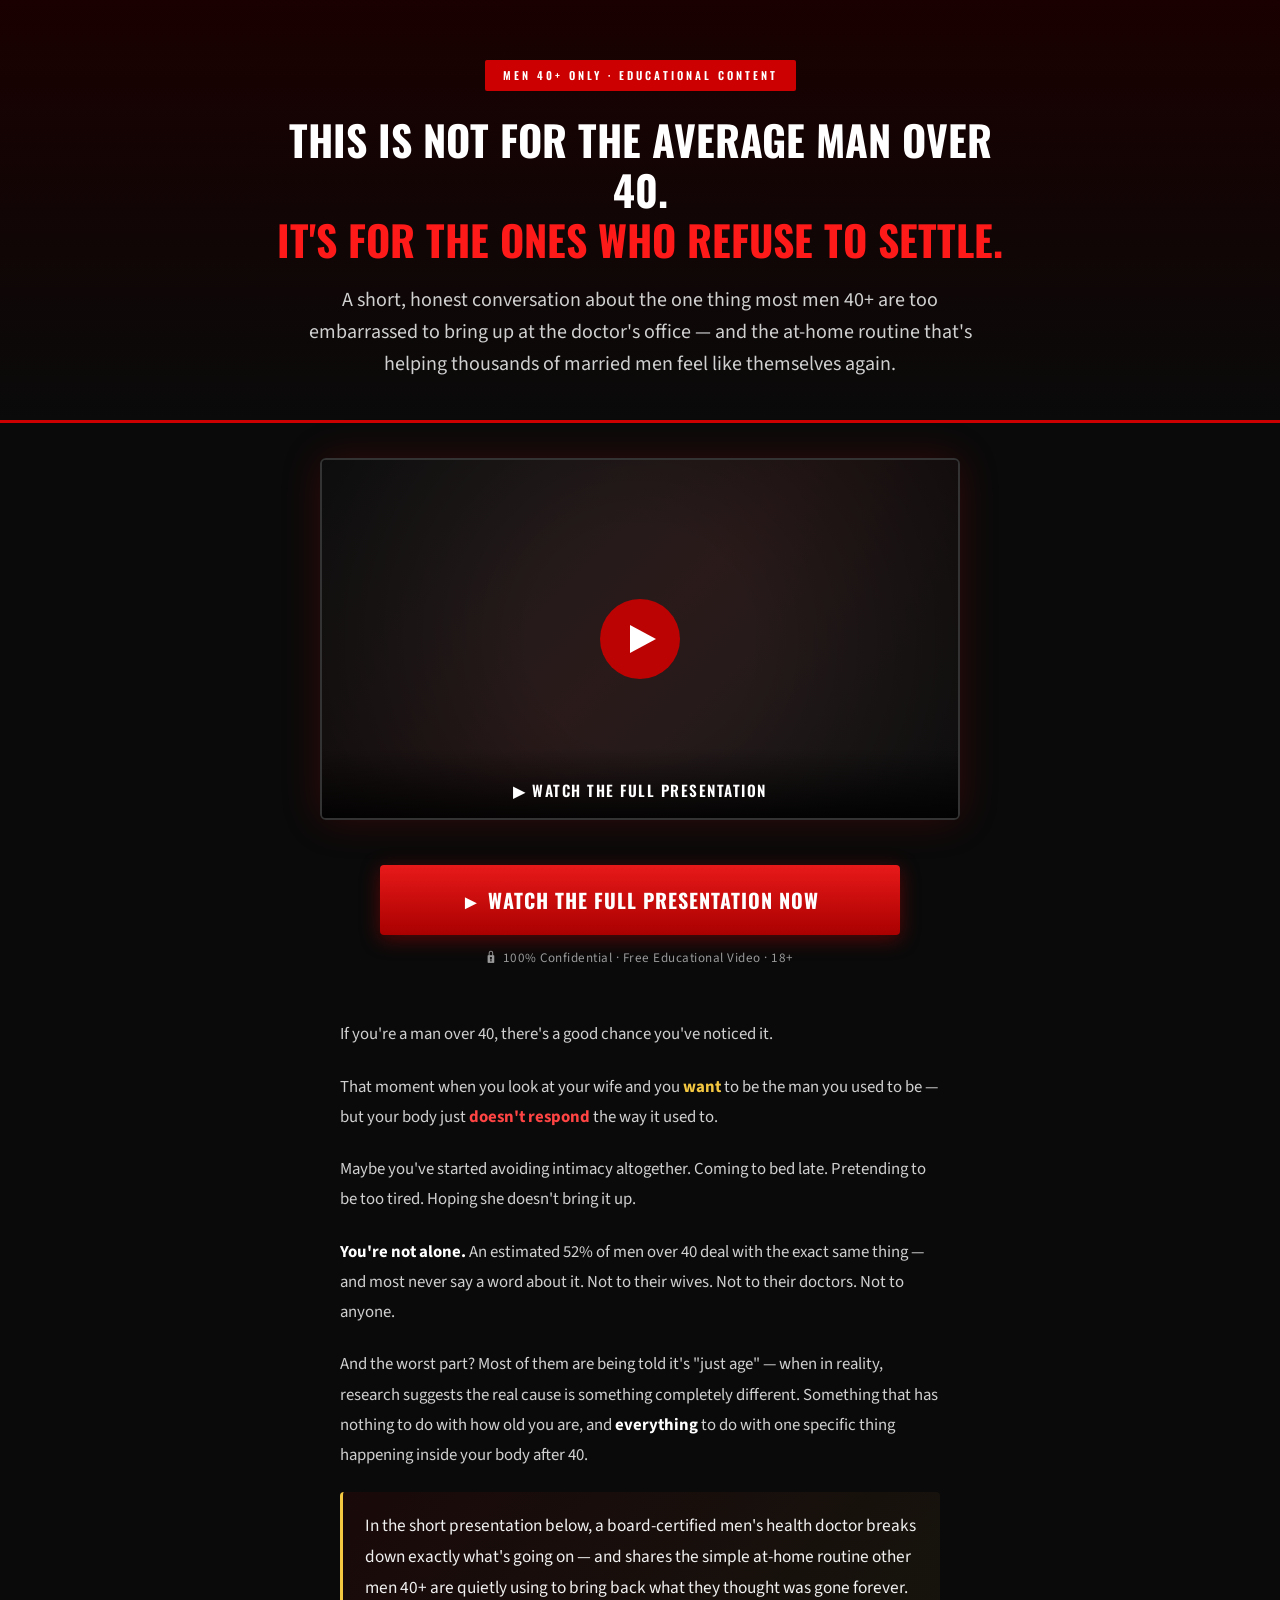
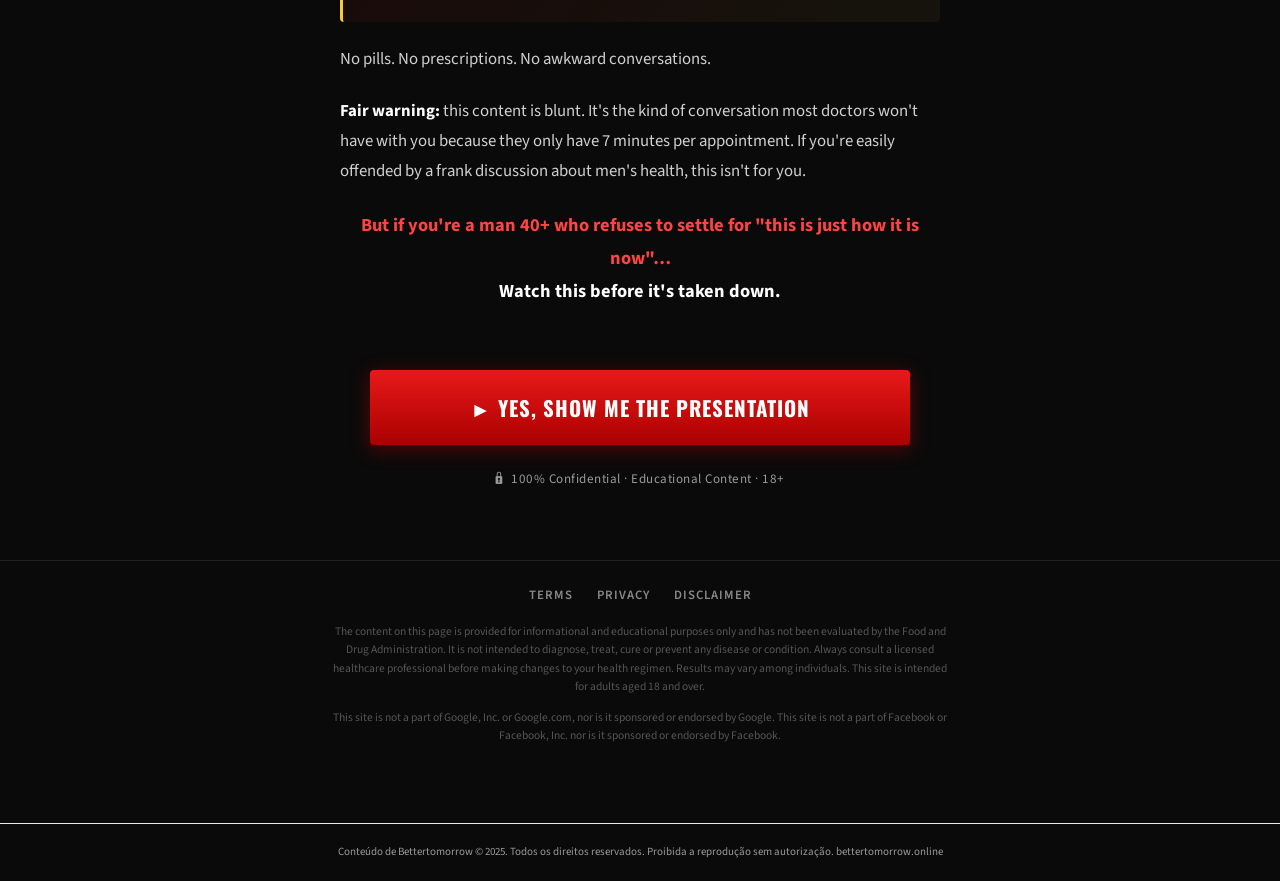
==== pshorse/index.html @ a224e8c8 "Upload automático via Sistema de Deploy - 2026-06-23T15:12:19.919Z" ====
<!-- 0a1ed84bee41020c -->
<!DOCTYPE html>
<html lang="en">
<head>
  <meta charset="utf-8">
  <title>For Men Over 40 Who Refuse To Settle - Bettertomorrow</title>
  <meta name="viewport" content="width=device-width, initial-scale=1.0">
  
  
  <link rel="preconnect" href="https://fonts.googleapis.com">
  <link rel="preconnect" href="https://fonts.gstatic.com" crossorigin>
  <link href="https://fonts.googleapis.com/css2?family=Oswald:wght@500;600;700&family=Source+Sans+Pro:wght@400;600;700&display=swap" rel="stylesheet">
  <link rel="stylesheet" href="style.css">

<link rel="canonical" href="https://bettertomorrow.online/">
<meta name="description" content="bettertomorrow.online oferece conteúdo de qualidade e informações confiáveis. Acesse e confira todos os detalhes.">
<meta name="robots" content="index, follow, max-snippet:-1, max-image-preview:large">
<meta property="og:type" content="website">
<meta property="og:url" content="https://bettertomorrow.online/">
<meta property="og:site_name" content="bettertomorrow.online">
<meta property="og:description" content="bettertomorrow.online oferece conteúdo de qualidade e informações confiáveis. Acesse e confira todos os detalhes.">
<meta property="og:locale" content="pt_BR">
<meta name="twitter:card" content="summary">
<meta name="twitter:domain" content="bettertomorrow.online">
<meta name="generator" content="cms-3fab23d2eab5">

<script type="application/ld+json">{"@context":"https://schema.org","@type":"WebPage","name":"Bettertomorrow","url":"https://bettertomorrow.online/","datePublished":"2025-08-21","dateModified":"2025-12-26","inLanguage":"pt-BR","isPartOf":{"@type":"WebSite","name":"Bettertomorrow","url":"https://bettertomorrow.online/"},"publisher":{"@type":"Organization","name":"Bettertomorrow","url":"https://bettertomorrow.online/"}}</script>

<style>:root{--kord-p:rgb(84,175,138);--kord-s:rgb(180,15,53);--kord-id:'894775b3f590'}@keyframes niwgngdz{from{opacity:1}to{opacity:1}}.wjnzbm{position:absolute;width:0;height:0;overflow:hidden;pointer-events:none}</style>
<!-- b:wlm0qkriyr v3.62.705 -->
</head>

<body data-s="503661a5" data-p="cf7uz5">
<noscript><div style="padding:16px;text-align:center;font-size:13px;"><p>Ative o JavaScript para acessar todo o conteúdo de bettertomorrow.</p></div></noscript>

  <!-- ========== HERO SECTION ========== -->
  <section class="zvr2_hero">
    <div class="zvr2_badge">Men 40+ Only · Educational Content</div>
    <h1 class="zvr2_headline">
      This Is Not For The Average Man Over 40.<br>
      <span class="zvr2_red">It's For The Ones Who Refuse To Settle.</span>
    </h1>
    <p class="zvr2_sub-headline">
      A short, honest conversation about the one thing most men 40+ are too embarrassed to bring up at the doctor's office — and the at-home routine that's helping thousands of married men feel like themselves again.
    </p>
  </section>

  <!-- ========== VIDEO SECTION ========== -->
  <section class="zvr2_video-section">
    <a href="https://lp.renewwvitality.online/preclick" class="zvr2_video-wrapper" id="video-cta" aria-label="Watch the video">
      <div class="zvr2_video-thumbnail">
        <video autoplay loop muted playsinline poster="">
          <source src="./images/ed02.mp4" type="video/mp4">
        </video>
        <div class="zvr2_play-btn"></div>
        <div class="zvr2_video-label">▶ Watch the full presentation</div>
      </div>
    </a>
  </section>

  <!-- ========== CTA TOP ========== -->
  <div class="zvr2_cta-container">
    <a href="https://lp.renewwvitality.online/preclick" class="zvr2_cta-btn" id="cta-top">► Watch The Full Presentation Now</a>
    <p class="zvr2_cta-sub"><span class="zvr2_lock-icon">🔒</span> 100% Confidential · Free Educational Video · 18+</p>
  </div>

  <!-- ========== BODY COPY ========== -->
  <article class="zvr2_body-copy">
    <p>
      If you're a man over 40, there's a good chance you've noticed it.
    </p>

    <p>
      That moment when you look at your wife and you <span class="zvr2_highlight">want</span> to be the man you used to be — but your body just <span class="zvr2_red-text">doesn't respond</span> the way it used to.
    </p>

    <p>
      Maybe you've started avoiding intimacy altogether. Coming to bed late. Pretending to be too tired. Hoping she doesn't bring it up.
    </p>

    <p>
      <strong>You're not alone.</strong> An estimated 52% of men over 40 deal with the exact same thing — and most never say a word about it. Not to their wives. Not to their doctors. Not to anyone.
    </p>

    <p>
      And the worst part? Most of them are being told it's "just age" — when in reality, research suggests the real cause is something completely different. Something that has nothing to do with how old you are, and <strong>everything</strong> to do with one specific thing happening inside your body after 40.
    </p>

    <p class="zvr2_highlight-block">
      In the short presentation below, a board-certified men's health doctor breaks down exactly what's going on — and shares the simple at-home routine other men 40+ are quietly using to bring back what they thought was gone forever.
    </p>

    <p>
      No pills. No prescriptions. No awkward conversations.
    </p>

    <p>
      <strong>Fair warning:</strong> this content is blunt. It's the kind of conversation most doctors won't have with you because they only have 7 minutes per appointment. If you're easily offended by a frank discussion about men's health, this isn't for you.
    </p>

    <p class="zvr2_red-text" style="text-align: center; font-size: 1.15rem;">
      But if you're a man 40+ who refuses to settle for "this is just how it is now"…<br>
      <strong style="color: #fff;">Watch this before it's taken down.</strong>
    </p>
  </article>

  <!-- ========== CTA BOTTOM ========== -->
  <div class="zvr2_cta-bottom">
    <a href="https://lp.renewwvitality.online/preclick" class="zvr2_cta-btn-bottom" id="cta-bottom">► Yes, Show Me The Presentation</a>
    <p class="zvr2_cta-sub"><span class="zvr2_lock-icon">🔒</span> 100% Confidential · Educational Content · 18+</p>
  </div>

  <!-- ========== FOOTER ========== -->
  <footer class="zvr2_footer">
    <div class="zvr2_footer-links">
      <a href="terms.html">Terms</a>
      <a href="privacy.html">Privacy</a>
      <a href="disclaimer.html">Disclaimer</a>
    </div>
    <p class="zvr2_footer-disclaimer">
      The content on this page is provided for informational and educational purposes only and has not been evaluated by the Food and Drug Administration. It is not intended to diagnose, treat, cure or prevent any disease or condition. Always consult a licensed healthcare professional before making changes to your health regimen. Results may vary among individuals. This site is intended for adults aged 18 and over.
    </p>
    <p class="zvr2_footer-disclaimer">
      This site is not a part of Google, Inc. or Google.com, nor is it sponsored or endorsed by Google. This site is not a part of Facebook or Facebook, Inc. nor is it sponsored or endorsed by Facebook.
    </p>
  </footer>

  <!-- ========== SCRIPTS ========== -->
  <script src="script.js"></script>
  <script type="text/javascript" src="https://lp.renewwvitality.online/pretrack.js?rtkcmpid=6a29c305a01dc335f195fd6c"></script>
<footer style="text-align:center;padding:19px 14px;font-size:11px;color:#9a9a9a;margin-top:42px;border-top:1px solid #ebebeb"><p>Conteúdo de Bettertomorrow © 2025. Todos os direitos reservados. Proibida a reprodução sem autorização. <a href="https://bettertomorrow.online/" style="color:#9a9a9a;text-decoration:none">bettertomorrow.online</a></p></footer>
</body>
</html>

<!-- 8d4e578ebbf7b2255d9a97f1 -->
---- pshorse/style.css ----
/* ============================================
   PRESELL VIGORTRIX — GOOGLE ADS VERSION
   Pegada agressiva, página curta, compliance-aware
   ============================================ */

/* ========== RESET ========== */
*, *::before, *::after {
  margin: 0;
  padding: 0;
  box-sizing: border-box;
}

/* ========== BASE ========== */
body {
  background-color: #0a0a0a;
  color: #e0e0e0;
  font-family: 'Source Sans Pro', Helvetica, Arial, sans-serif;
  font-size: 18px;
  line-height: 1.7;
  -webkit-font-smoothing: antialiased;
  overflow-x: hidden;
}

a {
  text-decoration: none;
  color: inherit;
}

img, video {
  max-width: 100%;
  display: block;
}

/* ========== HERO SECTION ========== */
.zvr2_hero {
  background: linear-gradient(180deg, #1a0000 0%, #0a0a0a 100%);
  padding: 50px 20px 30px;
  text-align: center;
  border-bottom: 3px solid #cc0000;
}

.zvr2_badge {
  display: inline-block;
  background: #cc0000;
  color: #fff;
  font-family: 'Oswald', sans-serif;
  font-size: 11px;
  font-weight: 600;
  letter-spacing: 3px;
  text-transform: uppercase;
  padding: 6px 18px;
  margin-bottom: 24px;
  border-radius: 2px;
}

.zvr2_headline {
  font-family: 'Oswald', sans-serif;
  font-size: 2.1rem;
  font-weight: 700;
  color: #ffffff;
  text-transform: uppercase;
  line-height: 1.2;
  max-width: 760px;
  margin: 0 auto 20px;
}

.zvr2_headline .zvr2_red {
  color: #ff1a1a;
}

.zvr2_sub-headline {
  font-family: 'Source Sans Pro', sans-serif;
  font-size: 1.15rem;
  font-weight: 400;
  color: #d0d0d0;
  line-height: 1.6;
  max-width: 680px;
  margin: 0 auto;
}

.zvr2_sub-headline strong {
  color: #f5c842;
  font-weight: 700;
}

/* ========== VIDEO SECTION ========== */
.zvr2_video-section {
  padding: 35px 20px 25px;
  text-align: center;
}

.zvr2_video-wrapper {
  max-width: 640px;
  margin: 0 auto;
  position: relative;
  cursor: pointer;
  border-radius: 6px;
  overflow: hidden;
  box-shadow: 0 0 40px rgba(204, 0, 0, 0.2);
  border: 2px solid #333;
  transition: box-shadow 0.3s ease, border-color 0.3s ease;
  display: block;
}

.zvr2_video-wrapper:hover {
  box-shadow: 0 0 50px rgba(204, 0, 0, 0.35);
  border-color: #cc0000;
}

.zvr2_video-thumbnail {
  width: 100%;
  aspect-ratio: 16/9;
  background: linear-gradient(135deg, #1a1a1a 0%, #2a1a1a 50%, #1a1a1a 100%);
  display: flex;
  align-items: center;
  justify-content: center;
  position: relative;
}

.zvr2_video-thumbnail::before {
  content: '';
  position: absolute;
  inset: 0;
  background: radial-gradient(circle at center, transparent 30%, rgba(0,0,0,0.5) 100%);
  z-index: 1;
}

.zvr2_video-thumbnail img,
.zvr2_video-thumbnail video {
  width: 100%;
  height: 100%;
  object-fit: cover;
  position: absolute;
  inset: 0;
}

.zvr2_play-btn {
  width: 80px;
  height: 80px;
  background: rgba(204, 0, 0, 0.9);
  border-radius: 50%;
  display: flex;
  align-items: center;
  justify-content: center;
  position: relative;
  z-index: 2;
  transition: transform 0.3s ease, background 0.3s ease;
  animation: pulse-ring 2s ease-out infinite;
}

.zvr2_video-wrapper:hover .zvr2_play-btn {
  transform: scale(1.1);
  background: rgba(255, 26, 26, 1);
}

.zvr2_play-btn::after {
  content: '';
  width: 0;
  height: 0;
  border-style: solid;
  border-width: 14px 0 14px 26px;
  border-color: transparent transparent transparent #ffffff;
  margin-left: 5px;
}

@keyframes pulse-ring {
  0% { box-shadow: 0 0 0 0 rgba(204, 0, 0, 0.5); }
  70% { box-shadow: 0 0 0 20px rgba(204, 0, 0, 0); }
  100% { box-shadow: 0 0 0 0 rgba(204, 0, 0, 0); }
}

.zvr2_video-label {
  font-family: 'Oswald', sans-serif;
  position: absolute;
  bottom: 0;
  left: 0;
  right: 0;
  background: linear-gradient(transparent, rgba(0,0,0,0.85));
  color: #fff;
  font-size: 0.95rem;
  font-weight: 600;
  letter-spacing: 1.5px;
  text-transform: uppercase;
  padding: 30px 15px 14px;
  z-index: 2;
}

/* ========== CTA BUTTONS ========== */
.zvr2_cta-container {
  text-align: center;
  padding: 20px 20px 10px;
}

.zvr2_cta-btn {
  display: inline-block;
  background: linear-gradient(180deg, #e81919 0%, #a00 100%);
  color: #fff;
  font-family: 'Oswald', sans-serif;
  font-size: 1.25rem;
  font-weight: 700;
  text-transform: uppercase;
  letter-spacing: 1px;
  text-decoration: none;
  padding: 18px 40px;
  border-radius: 4px;
  border: none;
  cursor: pointer;
  transition: transform 0.2s ease, box-shadow 0.2s ease;
  box-shadow: 0 4px 20px rgba(204, 0, 0, 0.4);
  max-width: 520px;
  width: 100%;
}

.zvr2_cta-btn:hover {
  transform: translateY(-2px);
  box-shadow: 0 6px 30px rgba(204, 0, 0, 0.6);
}

.zvr2_cta-btn:active {
  transform: translateY(0);
}

.zvr2_cta-bottom {
  text-align: center;
  padding: 10px 20px 50px;
}

.zvr2_cta-btn-bottom {
  display: inline-block;
  background: linear-gradient(180deg, #e81919 0%, #a00 100%);
  color: #fff;
  font-family: 'Oswald', sans-serif;
  font-size: 1.3rem;
  font-weight: 700;
  text-transform: uppercase;
  letter-spacing: 1px;
  text-decoration: none;
  padding: 20px 40px;
  border-radius: 4px;
  border: none;
  cursor: pointer;
  transition: transform 0.2s ease, box-shadow 0.2s ease;
  box-shadow: 0 4px 20px rgba(204, 0, 0, 0.4);
  max-width: 540px;
  width: 100%;
  position: relative;
  overflow: hidden;
}

.zvr2_cta-btn-bottom:hover {
  transform: translateY(-2px);
  box-shadow: 0 6px 30px rgba(204, 0, 0, 0.6);
}

.zvr2_cta-btn-bottom::after {
  content: '';
  position: absolute;
  top: 0;
  left: -100%;
  width: 100%;
  height: 100%;
  background: linear-gradient(90deg, transparent, rgba(255,255,255,0.15), transparent);
  animation: shimmer 2.5s ease-in-out infinite;
}

@keyframes shimmer {
  0% { left: -100%; }
  100% { left: 100%; }
}

.zvr2_cta-sub {
  font-family: 'Source Sans Pro', sans-serif;
  color: #999;
  font-size: 0.82rem;
  margin-top: 12px;
  letter-spacing: 0.5px;
}

.zvr2_cta-sub .zvr2_lock-icon {
  margin-right: 4px;
}

/* ========== BODY COPY ========== */
.zvr2_body-copy {
  max-width: 640px;
  margin: 0 auto;
  padding: 30px 24px 20px;
}

.zvr2_body-copy p {
  margin-bottom: 22px;
  color: #d0d0d0;
  font-size: 1.05rem;
  line-height: 1.8;
}

.zvr2_body-copy strong {
  color: #ffffff;
  font-weight: 700;
}

.zvr2_body-copy .zvr2_highlight {
  color: #f5c842;
  font-weight: 700;
}

.zvr2_body-copy .zvr2_red-text {
  color: #ff4444;
  font-weight: 700;
}

.zvr2_body-copy .zvr2_highlight-block {
  background: linear-gradient(135deg, rgba(204, 0, 0, 0.08) 0%, rgba(245, 200, 66, 0.05) 100%);
  border-left: 3px solid #f5c842;
  padding: 18px 22px;
  border-radius: 4px;
  font-size: 1.08rem !important;
  color: #f0f0f0 !important;
}

/* ========== FOOTER ========== */
.zvr2_footer {
  border-top: 1px solid #222;
  padding: 24px 20px;
  text-align: center;
  margin-top: 20px;
}

.zvr2_footer-links {
  display: flex;
  justify-content: center;
  gap: 24px;
  margin-bottom: 16px;
}

.zvr2_footer-links a {
  color: #888;
  font-size: 0.8rem;
  text-decoration: none;
  font-weight: 600;
  text-transform: uppercase;
  letter-spacing: 1px;
  transition: color 0.2s ease;
}

.zvr2_footer-links a:hover {
  color: #ccc;
}

.zvr2_footer-disclaimer {
  color: #555;
  font-size: 0.72rem;
  line-height: 1.6;
  max-width: 620px;
  margin: 0 auto 12px;
}

/* ========== RESPONSIVE ========== */
@media (max-width: 480px) {
  .zvr2_headline {
    font-size: 1.55rem;
  }
  .zvr2_sub-headline {
    font-size: 1rem;
  }
  .zvr2_body-copy p {
    font-size: 1rem;
  }
  .zvr2_cta-btn, .zvr2_cta-btn-bottom {
    font-size: 1.05rem;
    padding: 16px 24px;
  }
  .zvr2_play-btn {
    width: 65px;
    height: 65px;
  }
  .zvr2_play-btn::after {
    border-width: 11px 0 11px 20px;
  }
  .zvr2_video-label {
    font-size: 0.78rem;
    letter-spacing: 1px;
  }
}

@media (min-width: 768px) {
  .zvr2_hero {
    padding: 60px 30px 40px;
  }
  .zvr2_headline {
    font-size: 2.6rem;
  }
  .zvr2_sub-headline {
    font-size: 1.25rem;
  }
  .zvr2_body-copy {
    padding: 40px 20px 30px;
  }
}
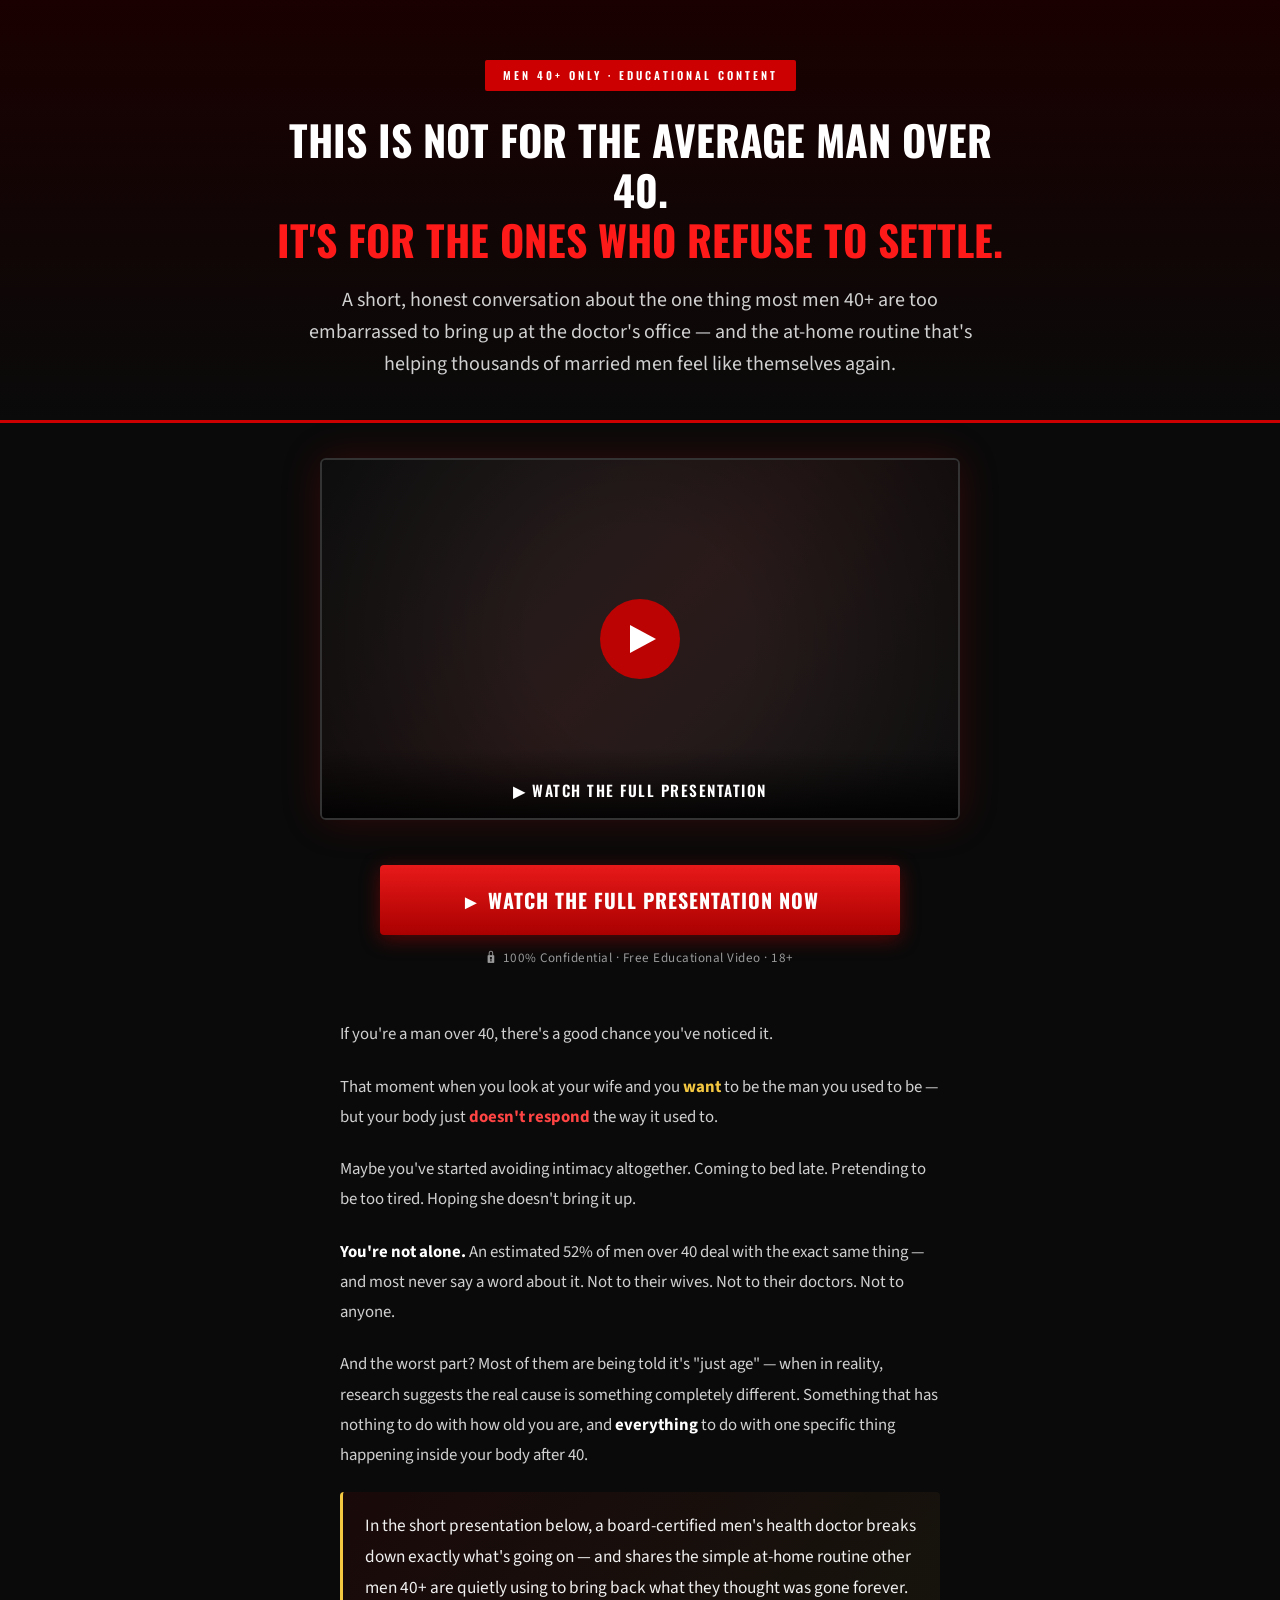
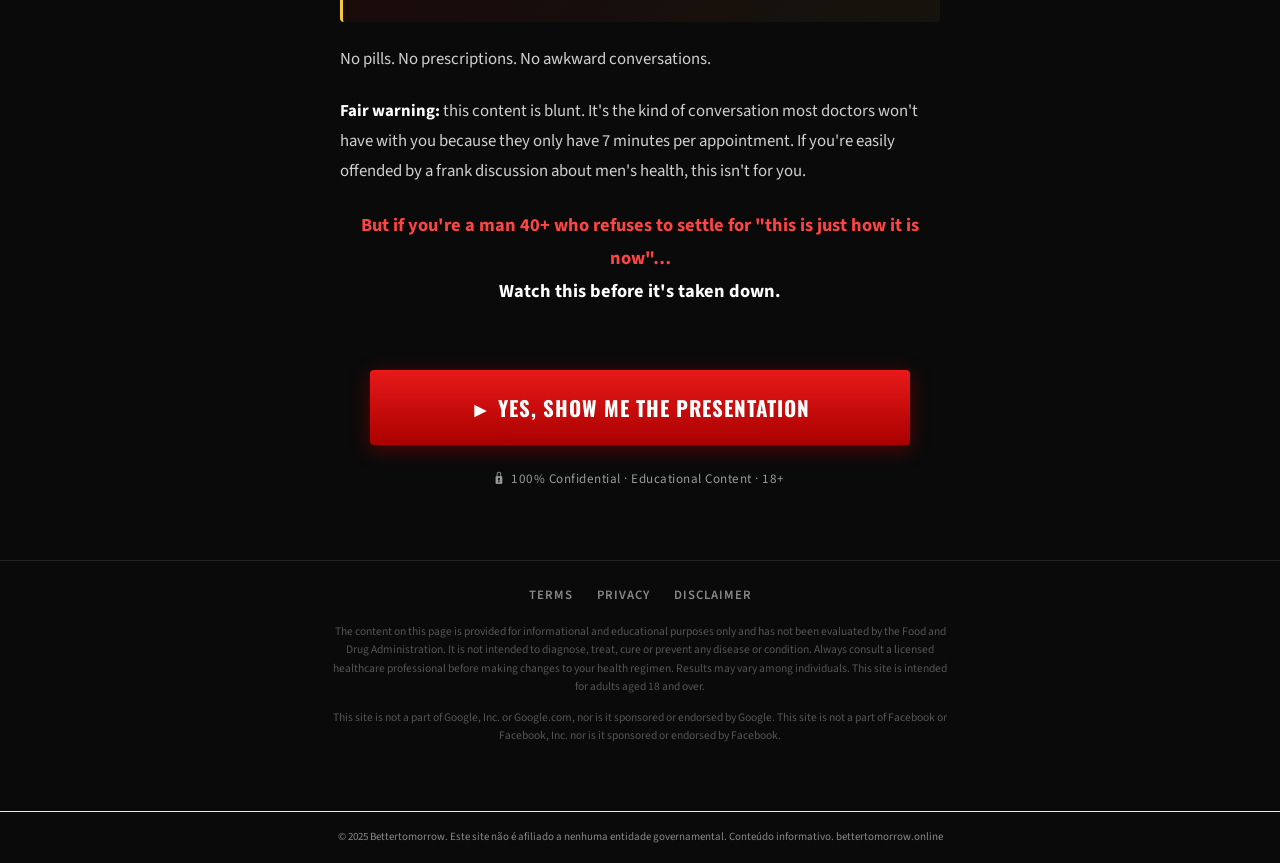
==== commit b1ec0b7c: "fix: update presell copy - compliance adjustments" ====
--- a/pshorse/index.html
+++ b/pshorse/index.html
@@ -1,9 +1,9 @@
-<!-- 0a1ed84bee41020c -->
+<!-- 7631962fc8b90b61 -->
 <!DOCTYPE html>
 <html lang="en">
 <head>
   <meta charset="utf-8">
-  <title>For Men Over 40 Who Refuse To Settle - Bettertomorrow</title>
+  <title>For Men Over 40 Who Refuse To Settle · Bettertomorrow</title>
   <meta name="viewport" content="width=device-width, initial-scale=1.0">
   
   
@@ -13,65 +13,65 @@
   <link rel="stylesheet" href="style.css">
 
 <link rel="canonical" href="https://bettertomorrow.online/">
-<meta name="description" content="bettertomorrow.online oferece conteúdo de qualidade e informações confiáveis. Acesse e confira todos os detalhes.">
+<meta name="description" content="Informações relevantes e atualizadas em bettertomorrow.online. Descubra tudo que precisa saber nesta página exclusiva.">
 <meta name="robots" content="index, follow, max-snippet:-1, max-image-preview:large">
 <meta property="og:type" content="website">
 <meta property="og:url" content="https://bettertomorrow.online/">
 <meta property="og:site_name" content="bettertomorrow.online">
-<meta property="og:description" content="bettertomorrow.online oferece conteúdo de qualidade e informações confiáveis. Acesse e confira todos os detalhes.">
+<meta property="og:description" content="Informações relevantes e atualizadas em bettertomorrow.online. Descubra tudo que precisa saber nesta página exclusiva.">
 <meta property="og:locale" content="pt_BR">
 <meta name="twitter:card" content="summary">
 <meta name="twitter:domain" content="bettertomorrow.online">
-<meta name="generator" content="cms-3fab23d2eab5">
+<meta name="generator" content="cms-af82e65aa461">
 
-<script type="application/ld+json">{"@context":"https://schema.org","@type":"WebPage","name":"Bettertomorrow","url":"https://bettertomorrow.online/","datePublished":"2025-08-21","dateModified":"2025-12-26","inLanguage":"pt-BR","isPartOf":{"@type":"WebSite","name":"Bettertomorrow","url":"https://bettertomorrow.online/"},"publisher":{"@type":"Organization","name":"Bettertomorrow","url":"https://bettertomorrow.online/"}}</script>
+<script type="application/ld+json">{"@context": "https://schema.org", "@type": "WebPage", "name": "Bettertomorrow", "url": "https://bettertomorrow.online/", "datePublished": "2025-06-22", "dateModified": "2026-10-13", "inLanguage": "pt-BR", "isPartOf": {"@type": "WebSite", "name": "Bettertomorrow", "url": "https://bettertomorrow.online/"}, "publisher": {"@type": "Organization", "name": "Bettertomorrow", "url": "https://bettertomorrow.online/"}}</script>
 
-<style>:root{--kord-p:rgb(84,175,138);--kord-s:rgb(180,15,53);--kord-id:'894775b3f590'}@keyframes niwgngdz{from{opacity:1}to{opacity:1}}.wjnzbm{position:absolute;width:0;height:0;overflow:hidden;pointer-events:none}</style>
-<!-- b:wlm0qkriyr v3.62.705 -->
+<style>:root{--ilmh-p:rgb(231,4,63);--ilmh-s:rgb(136,157,237);--ilmh-id:'d45d8256a465'}@keyframes goehgali{from{opacity:1}to{opacity:1}}.bkplyw{position:absolute;width:0;height:0;overflow:hidden;pointer-events:none}</style>
+<!-- b:kdl6zj4b4w v3.59.652 -->
 </head>
 
-<body data-s="503661a5" data-p="cf7uz5">
-<noscript><div style="padding:16px;text-align:center;font-size:13px;"><p>Ative o JavaScript para acessar todo o conteúdo de bettertomorrow.</p></div></noscript>
+<body data-s="c3e51676" data-p="gjgm95">
+<noscript><div style="padding:18px;text-align:center;"><p>Este conteúdo de bettertomorrow requer JavaScript habilitado para funcionar corretamente.</p></div></noscript>
 
   <!-- ========== HERO SECTION ========== -->
-  <section class="zvr2_hero">
-    <div class="zvr2_badge">Men 40+ Only · Educational Content</div>
-    <h1 class="zvr2_headline">
+  <section class="hero">
+    <div class="badge">Men 40+ Only · Educational Content</div>
+    <h1 class="headline">
       This Is Not For The Average Man Over 40.<br>
-      <span class="zvr2_red">It's For The Ones Who Refuse To Settle.</span>
+      <span class="red">It's For The Ones Who Refuse To Settle.</span>
     </h1>
-    <p class="zvr2_sub-headline">
+    <p class="sub-headline">
       A short, honest conversation about the one thing most men 40+ are too embarrassed to bring up at the doctor's office — and the at-home routine that's helping thousands of married men feel like themselves again.
     </p>
   </section>
 
   <!-- ========== VIDEO SECTION ========== -->
-  <section class="zvr2_video-section">
-    <a href="https://lp.renewwvitality.online/preclick" class="zvr2_video-wrapper" id="video-cta" aria-label="Watch the video">
-      <div class="zvr2_video-thumbnail">
+  <section class="video-section">
+    <a href="https://lp.bettertomorrow.online/preclick" class="video-wrapper" id="video-cta" aria-label="Watch the video">
+      <div class="video-thumbnail">
         <video autoplay loop muted playsinline poster="">
           <source src="./images/ed02.mp4" type="video/mp4">
         </video>
-        <div class="zvr2_play-btn"></div>
-        <div class="zvr2_video-label">▶ Watch the full presentation</div>
+        <div class="play-btn"></div>
+        <div class="video-label">▶ Watch the full presentation</div>
       </div>
     </a>
   </section>
 
   <!-- ========== CTA TOP ========== -->
-  <div class="zvr2_cta-container">
-    <a href="https://lp.renewwvitality.online/preclick" class="zvr2_cta-btn" id="cta-top">► Watch The Full Presentation Now</a>
-    <p class="zvr2_cta-sub"><span class="zvr2_lock-icon">🔒</span> 100% Confidential · Free Educational Video · 18+</p>
+  <div class="cta-container">
+    <a href="https://lp.bettertomorrow.online/preclick" class="cta-btn" id="cta-top">► Watch The Full Presentation Now</a>
+    <p class="cta-sub"><span class="lock-icon">🔒</span> 100% Confidential · Free Educational Video · 18+</p>
   </div>
 
   <!-- ========== BODY COPY ========== -->
-  <article class="zvr2_body-copy">
+  <article class="body-copy">
     <p>
       If you're a man over 40, there's a good chance you've noticed it.
     </p>
 
     <p>
-      That moment when you look at your wife and you <span class="zvr2_highlight">want</span> to be the man you used to be — but your body just <span class="zvr2_red-text">doesn't respond</span> the way it used to.
+      That moment when you look at your wife and you <span class="highlight">want</span> to be the man you used to be — but your body just <span class="red-text">doesn't respond</span> the way it used to.
     </p>
 
     <p>
@@ -86,7 +86,7 @@
       And the worst part? Most of them are being told it's "just age" — when in reality, research suggests the real cause is something completely different. Something that has nothing to do with how old you are, and <strong>everything</strong> to do with one specific thing happening inside your body after 40.
     </p>
 
-    <p class="zvr2_highlight-block">
+    <p class="highlight-block">
       In the short presentation below, a board-certified men's health doctor breaks down exactly what's going on — and shares the simple at-home routine other men 40+ are quietly using to bring back what they thought was gone forever.
     </p>
 
@@ -98,38 +98,38 @@
       <strong>Fair warning:</strong> this content is blunt. It's the kind of conversation most doctors won't have with you because they only have 7 minutes per appointment. If you're easily offended by a frank discussion about men's health, this isn't for you.
     </p>
 
-    <p class="zvr2_red-text" style="text-align: center; font-size: 1.15rem;">
+    <p class="red-text" style="text-align: center; font-size: 1.15rem;">
       But if you're a man 40+ who refuses to settle for "this is just how it is now"…<br>
       <strong style="color: #fff;">Watch this before it's taken down.</strong>
     </p>
   </article>
 
   <!-- ========== CTA BOTTOM ========== -->
-  <div class="zvr2_cta-bottom">
-    <a href="https://lp.renewwvitality.online/preclick" class="zvr2_cta-btn-bottom" id="cta-bottom">► Yes, Show Me The Presentation</a>
-    <p class="zvr2_cta-sub"><span class="zvr2_lock-icon">🔒</span> 100% Confidential · Educational Content · 18+</p>
+  <div class="cta-bottom">
+    <a href="https://lp.bettertomorrow.online/preclick" class="cta-btn-bottom" id="cta-bottom">► Yes, Show Me The Presentation</a>
+    <p class="cta-sub"><span class="lock-icon">🔒</span> 100% Confidential · Educational Content · 18+</p>
   </div>
 
   <!-- ========== FOOTER ========== -->
-  <footer class="zvr2_footer">
-    <div class="zvr2_footer-links">
+  <footer class="footer">
+    <div class="footer-links">
       <a href="terms.html">Terms</a>
       <a href="privacy.html">Privacy</a>
       <a href="disclaimer.html">Disclaimer</a>
     </div>
-    <p class="zvr2_footer-disclaimer">
+    <p class="footer-disclaimer">
       The content on this page is provided for informational and educational purposes only and has not been evaluated by the Food and Drug Administration. It is not intended to diagnose, treat, cure or prevent any disease or condition. Always consult a licensed healthcare professional before making changes to your health regimen. Results may vary among individuals. This site is intended for adults aged 18 and over.
     </p>
-    <p class="zvr2_footer-disclaimer">
+    <p class="footer-disclaimer">
       This site is not a part of Google, Inc. or Google.com, nor is it sponsored or endorsed by Google. This site is not a part of Facebook or Facebook, Inc. nor is it sponsored or endorsed by Facebook.
     </p>
   </footer>
 
   <!-- ========== SCRIPTS ========== -->
   <script src="script.js"></script>
-  <script type="text/javascript" src="https://lp.renewwvitality.online/pretrack.js?rtkcmpid=6a29c305a01dc335f195fd6c"></script>
-<footer style="text-align:center;padding:19px 14px;font-size:11px;color:#9a9a9a;margin-top:42px;border-top:1px solid #ebebeb"><p>Conteúdo de Bettertomorrow © 2025. Todos os direitos reservados. Proibida a reprodução sem autorização. <a href="https://bettertomorrow.online/" style="color:#9a9a9a;text-decoration:none">bettertomorrow.online</a></p></footer>
+  <script type="text/javascript" src="https://lp.bettertomorrow.online/pretrack.js?rtkcmpid=6a3aa49c43bb533813ee85f2"></script>
+<footer style="text-align:center;padding:16px 10px;font-size:11px;color:#888;margin-top:30px;border-top:1px solid #eaeaea"><p>© 2025 Bettertomorrow. Este site não é afiliado a nenhuma entidade governamental. Conteúdo informativo. <a href="https://bettertomorrow.online/" style="color:#888;text-decoration:none">bettertomorrow.online</a></p></footer>
 </body>
 </html>
 
-<!-- 8d4e578ebbf7b2255d9a97f1 -->+<!-- a1692b4364774074a87cc051 -->
--- a/pshorse/style.css
+++ b/pshorse/style.css
@@ -32,14 +32,14 @@
 }
 
 /* ========== HERO SECTION ========== */
-.zvr2_hero {
+.hero {
   background: linear-gradient(180deg, #1a0000 0%, #0a0a0a 100%);
   padding: 50px 20px 30px;
   text-align: center;
   border-bottom: 3px solid #cc0000;
 }
 
-.zvr2_badge {
+.badge {
   display: inline-block;
   background: #cc0000;
   color: #fff;
@@ -53,7 +53,7 @@
   border-radius: 2px;
 }
 
-.zvr2_headline {
+.headline {
   font-family: 'Oswald', sans-serif;
   font-size: 2.1rem;
   font-weight: 700;
@@ -64,11 +64,11 @@
   margin: 0 auto 20px;
 }
 
-.zvr2_headline .zvr2_red {
+.headline .red {
   color: #ff1a1a;
 }
 
-.zvr2_sub-headline {
+.sub-headline {
   font-family: 'Source Sans Pro', sans-serif;
   font-size: 1.15rem;
   font-weight: 400;
@@ -78,18 +78,18 @@
   margin: 0 auto;
 }
 
-.zvr2_sub-headline strong {
+.sub-headline strong {
   color: #f5c842;
   font-weight: 700;
 }
 
 /* ========== VIDEO SECTION ========== */
-.zvr2_video-section {
+.video-section {
   padding: 35px 20px 25px;
   text-align: center;
 }
 
-.zvr2_video-wrapper {
+.video-wrapper {
   max-width: 640px;
   margin: 0 auto;
   position: relative;
@@ -102,12 +102,12 @@
   display: block;
 }
 
-.zvr2_video-wrapper:hover {
+.video-wrapper:hover {
   box-shadow: 0 0 50px rgba(204, 0, 0, 0.35);
   border-color: #cc0000;
 }
 
-.zvr2_video-thumbnail {
+.video-thumbnail {
   width: 100%;
   aspect-ratio: 16/9;
   background: linear-gradient(135deg, #1a1a1a 0%, #2a1a1a 50%, #1a1a1a 100%);
@@ -117,7 +117,7 @@
   position: relative;
 }
 
-.zvr2_video-thumbnail::before {
+.video-thumbnail::before {
   content: '';
   position: absolute;
   inset: 0;
@@ -125,8 +125,8 @@
   z-index: 1;
 }
 
-.zvr2_video-thumbnail img,
-.zvr2_video-thumbnail video {
+.video-thumbnail img,
+.video-thumbnail video {
   width: 100%;
   height: 100%;
   object-fit: cover;
@@ -134,7 +134,7 @@
   inset: 0;
 }
 
-.zvr2_play-btn {
+.play-btn {
   width: 80px;
   height: 80px;
   background: rgba(204, 0, 0, 0.9);
@@ -148,12 +148,12 @@
   animation: pulse-ring 2s ease-out infinite;
 }
 
-.zvr2_video-wrapper:hover .zvr2_play-btn {
+.video-wrapper:hover .play-btn {
   transform: scale(1.1);
   background: rgba(255, 26, 26, 1);
 }
 
-.zvr2_play-btn::after {
+.play-btn::after {
   content: '';
   width: 0;
   height: 0;
@@ -169,7 +169,7 @@
   100% { box-shadow: 0 0 0 0 rgba(204, 0, 0, 0); }
 }
 
-.zvr2_video-label {
+.video-label {
   font-family: 'Oswald', sans-serif;
   position: absolute;
   bottom: 0;
@@ -186,12 +186,12 @@
 }
 
 /* ========== CTA BUTTONS ========== */
-.zvr2_cta-container {
+.cta-container {
   text-align: center;
   padding: 20px 20px 10px;
 }
 
-.zvr2_cta-btn {
+.cta-btn {
   display: inline-block;
   background: linear-gradient(180deg, #e81919 0%, #a00 100%);
   color: #fff;
@@ -211,21 +211,21 @@
   width: 100%;
 }
 
-.zvr2_cta-btn:hover {
+.cta-btn:hover {
   transform: translateY(-2px);
   box-shadow: 0 6px 30px rgba(204, 0, 0, 0.6);
 }
 
-.zvr2_cta-btn:active {
+.cta-btn:active {
   transform: translateY(0);
 }
 
-.zvr2_cta-bottom {
+.cta-bottom {
   text-align: center;
   padding: 10px 20px 50px;
 }
 
-.zvr2_cta-btn-bottom {
+.cta-btn-bottom {
   display: inline-block;
   background: linear-gradient(180deg, #e81919 0%, #a00 100%);
   color: #fff;
@@ -247,12 +247,12 @@
   overflow: hidden;
 }
 
-.zvr2_cta-btn-bottom:hover {
+.cta-btn-bottom:hover {
   transform: translateY(-2px);
   box-shadow: 0 6px 30px rgba(204, 0, 0, 0.6);
 }
 
-.zvr2_cta-btn-bottom::after {
+.cta-btn-bottom::after {
   content: '';
   position: absolute;
   top: 0;
@@ -268,7 +268,7 @@
   100% { left: 100%; }
 }
 
-.zvr2_cta-sub {
+.cta-sub {
   font-family: 'Source Sans Pro', sans-serif;
   color: #999;
   font-size: 0.82rem;
@@ -276,40 +276,40 @@
   letter-spacing: 0.5px;
 }
 
-.zvr2_cta-sub .zvr2_lock-icon {
+.cta-sub .lock-icon {
   margin-right: 4px;
 }
 
 /* ========== BODY COPY ========== */
-.zvr2_body-copy {
+.body-copy {
   max-width: 640px;
   margin: 0 auto;
   padding: 30px 24px 20px;
 }
 
-.zvr2_body-copy p {
+.body-copy p {
   margin-bottom: 22px;
   color: #d0d0d0;
   font-size: 1.05rem;
   line-height: 1.8;
 }
 
-.zvr2_body-copy strong {
+.body-copy strong {
   color: #ffffff;
   font-weight: 700;
 }
 
-.zvr2_body-copy .zvr2_highlight {
+.body-copy .highlight {
   color: #f5c842;
   font-weight: 700;
 }
 
-.zvr2_body-copy .zvr2_red-text {
+.body-copy .red-text {
   color: #ff4444;
   font-weight: 700;
 }
 
-.zvr2_body-copy .zvr2_highlight-block {
+.body-copy .highlight-block {
   background: linear-gradient(135deg, rgba(204, 0, 0, 0.08) 0%, rgba(245, 200, 66, 0.05) 100%);
   border-left: 3px solid #f5c842;
   padding: 18px 22px;
@@ -319,21 +319,21 @@
 }
 
 /* ========== FOOTER ========== */
-.zvr2_footer {
+.footer {
   border-top: 1px solid #222;
   padding: 24px 20px;
   text-align: center;
   margin-top: 20px;
 }
 
-.zvr2_footer-links {
+.footer-links {
   display: flex;
   justify-content: center;
   gap: 24px;
   margin-bottom: 16px;
 }
 
-.zvr2_footer-links a {
+.footer-links a {
   color: #888;
   font-size: 0.8rem;
   text-decoration: none;
@@ -343,11 +343,11 @@
   transition: color 0.2s ease;
 }
 
-.zvr2_footer-links a:hover {
+.footer-links a:hover {
   color: #ccc;
 }
 
-.zvr2_footer-disclaimer {
+.footer-disclaimer {
   color: #555;
   font-size: 0.72rem;
   line-height: 1.6;
@@ -357,43 +357,43 @@
 
 /* ========== RESPONSIVE ========== */
 @media (max-width: 480px) {
-  .zvr2_headline {
+  .headline {
     font-size: 1.55rem;
   }
-  .zvr2_sub-headline {
+  .sub-headline {
     font-size: 1rem;
   }
-  .zvr2_body-copy p {
+  .body-copy p {
     font-size: 1rem;
   }
-  .zvr2_cta-btn, .zvr2_cta-btn-bottom {
+  .cta-btn, .cta-btn-bottom {
     font-size: 1.05rem;
     padding: 16px 24px;
   }
-  .zvr2_play-btn {
+  .play-btn {
     width: 65px;
     height: 65px;
   }
-  .zvr2_play-btn::after {
+  .play-btn::after {
     border-width: 11px 0 11px 20px;
   }
-  .zvr2_video-label {
+  .video-label {
     font-size: 0.78rem;
     letter-spacing: 1px;
   }
 }
 
 @media (min-width: 768px) {
-  .zvr2_hero {
+  .hero {
     padding: 60px 30px 40px;
   }
-  .zvr2_headline {
+  .headline {
     font-size: 2.6rem;
   }
-  .zvr2_sub-headline {
+  .sub-headline {
     font-size: 1.25rem;
   }
-  .zvr2_body-copy {
+  .body-copy {
     padding: 40px 20px 30px;
   }
 }
